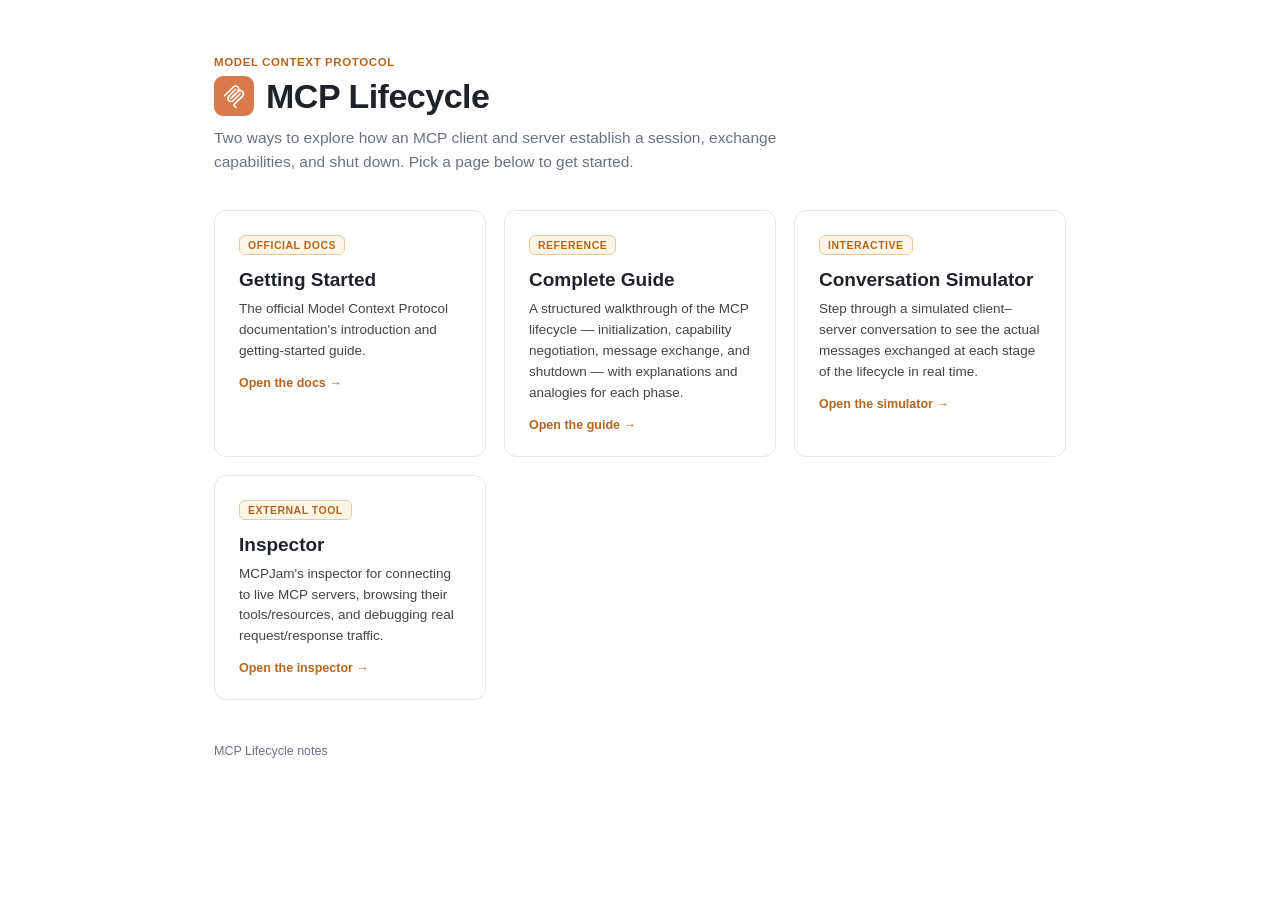
==== index.html @ dad7db0b "Initial commit: MCP Lifecycle static web app Home, guide, and interactive simulator pages covering t" ====
<!DOCTYPE html>
<html lang="en">
<head>
<meta charset="UTF-8">
<meta name="viewport" content="width=device-width, initial-scale=1">
<title>MCP Lifecycle — Home</title>
<link rel="icon" type="image/svg+xml" href="src/img/favicon.svg">
<link rel="stylesheet" href="src/css/variables.css">
<link rel="stylesheet" href="src/css/home.css">
</head>
<body>
<div class="wrap">
  <div class="eyebrow">Model Context Protocol</div>
  <div class="title-row">
    <div class="mcp-icon">
      <svg viewBox="0 0 195 195" fill="none" stroke="white" stroke-width="12" stroke-linecap="round">
        <path d="M25 97.8528L92.8822 29.9706C102.255 20.598 117.451 20.598 126.823 29.9706V29.9706C136.196 39.3431 136.196 54.5391 126.823 63.9117L75.5581 115.177"/>
        <path d="M76.2652 114.47L126.823 63.9117C136.196 54.5391 151.392 54.5391 160.765 63.9117L161.118 64.2652C170.491 73.6378 170.491 88.8338 161.118 98.2063L99.7248 159.6C96.6006 162.724 96.6006 167.789 99.7248 170.913L112.331 183.52"/>
        <path d="M109.853 46.9411L59.6482 97.1457C50.2756 106.518 50.2756 121.714 59.6482 131.087V131.087C69.0208 140.459 84.2167 140.459 93.5893 131.087L143.794 80.8822"/>
      </svg>
    </div>
    <h1 class="page-title">MCP Lifecycle</h1>
  </div>
  <p class="page-sub">Two ways to explore how an MCP client and server establish a session, exchange capabilities, and shut down. Pick a page below to get started.</p>

  <div class="cards">
    <a class="card" href="https://modelcontextprotocol.io/docs/2026-07-28/getting-started/intro" target="_blank" rel="noopener noreferrer">
      <span class="k">Official Docs</span>
      <h2>Getting Started</h2>
      <p>The official Model Context Protocol documentation's introduction and getting-started guide.</p>
      <span class="go">Open the docs</span>
    </a>

    <a class="card" href="src/pages/guide.html" target="_blank" rel="noopener noreferrer">
      <span class="k">Reference</span>
      <h2>Complete Guide</h2>
      <p>A structured walkthrough of the MCP lifecycle — initialization, capability negotiation, message exchange, and shutdown — with explanations and analogies for each phase.</p>
      <span class="go">Open the guide</span>
    </a>

    <a class="card" href="src/pages/simulator.html" target="_blank" rel="noopener noreferrer">
      <span class="k">Interactive</span>
      <h2>Conversation Simulator</h2>
      <p>Step through a simulated client–server conversation to see the actual messages exchanged at each stage of the lifecycle in real time.</p>
      <span class="go">Open the simulator</span>
    </a>

    <a class="card" href="https://www.mcpjam.com/" target="_blank" rel="noopener noreferrer">
      <span class="k">External Tool</span>
      <h2>Inspector</h2>
      <p>MCPJam's inspector for connecting to live MCP servers, browsing their tools/resources, and debugging real request/response traffic.</p>
      <span class="go">Open the inspector</span>
    </a>
  </div>

  <footer>MCP Lifecycle notes</footer>
</div>
</body>
</html>
---- src/css/variables.css ----
/* Shared design tokens and base reset used across every page. */
:root {
  --accent: #d97a4d;
  --accent-dark: #b5651d;
  --cream: #fdf6e8;
  --cream-bd: #e8c9a0;
  --blue-bg: #eaf2fb;
  --blue-bd: #b9d4f0;
  --blue: #2f6db5;
  --teal: #0f6b64;
  --teal-bg: #e8f5f3;
  --teal-bd: #a9d8d1;
  --amber: #b5651d;
  --amber-bg: #fdf3e7;
  --amber-bd: #e8c9a0;
  --lav: #5b4b8a;
  --lav-bg: #f1eefa;
  --lav-bd: #cfc3e8;
  --sidebar: #1a1a1d;
  --sidebar-sub: #8b8b93;
  --sidebar-hover: #26262a;
  --ink: #1f2328;
  --sub: #6b7280;
  --line: #e6e6e3;
  --bg: #fff;
}

* { box-sizing: border-box; }

body {
  margin: 0;
  font-family: -apple-system, BlinkMacSystemFont, 'Segoe UI', sans-serif;
  color: var(--ink);
  background: var(--bg);
}

.mono { font-family: 'SF Mono', Consolas, Menlo, monospace; }
---- src/css/home.css ----
.wrap { max-width: 900px; margin: 0 auto; padding: 56px 24px 64px; }

.eyebrow { font-size: 11.5px; font-weight: 700; text-transform: uppercase; letter-spacing: 0.6px; color: var(--accent-dark); }
.title-row { display: flex; align-items: center; gap: 12px; margin: 8px 0 10px; }
.mcp-icon {
  width: 40px; height: 40px; border-radius: 9px; background: var(--accent); flex-shrink: 0;
  display: flex; align-items: center; justify-content: center;
}
.mcp-icon svg { width: 26px; height: 26px; }
h1.page-title { font-size: 34px; margin: 0; letter-spacing: -0.5px; }
.page-sub { font-size: 15.5px; color: var(--sub); margin: 0 0 36px; max-width: 640px; line-height: 1.55; }

.cards { display: grid; grid-template-columns: repeat(3, 1fr); gap: 18px; }
@media (max-width: 900px) { .cards { grid-template-columns: repeat(2, 1fr); } }
@media (max-width: 600px) { .cards { grid-template-columns: 1fr; } }

a.card {
  display: block; border: 1.5px solid var(--line); border-radius: 12px; padding: 24px;
  background: #fff; text-decoration: none; color: inherit; transition: border-color .15s, box-shadow .15s, transform .15s;
}
a.card:hover {
  border-color: var(--accent); box-shadow: 0 6px 18px rgba(217,122,77,0.12); transform: translateY(-2px);
}
a.card .k {
  font-size: 10.5px; font-weight: 700; text-transform: uppercase; letter-spacing: 0.5px;
  color: var(--accent-dark); margin-bottom: 10px; display: inline-block;
  background: var(--cream); border: 1px solid var(--cream-bd); padding: 3px 8px; border-radius: 6px;
}
a.card h2 { font-size: 19px; margin: 4px 0 8px; }
a.card p { font-size: 13.5px; color: #444; line-height: 1.55; margin: 0; }
a.card .go { font-size: 12.5px; font-weight: 600; color: var(--accent-dark); margin-top: 14px; display: block; }
a.card .go::after { content: " \2192"; }

footer { margin-top: 44px; font-size: 12.5px; color: var(--sub); }
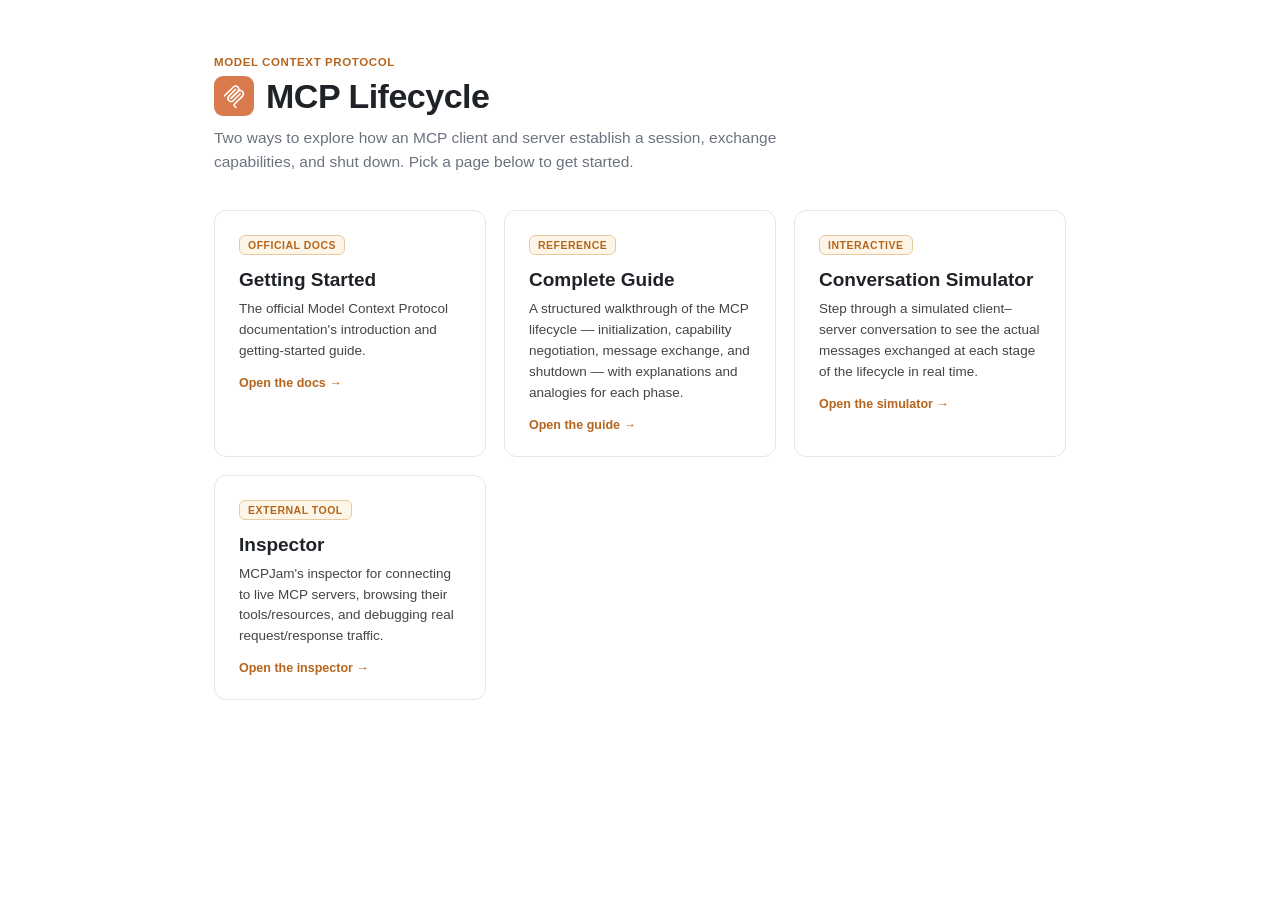
==== commit ebfcbabb: "Remove footer from index.html Removed the footer section from the HTML file." ====
--- a/index.html
+++ b/index.html
@@ -52,8 +52,6 @@
       <span class="go">Open the inspector</span>
     </a>
   </div>
-
-  <footer>MCP Lifecycle notes</footer>
 </div>
 </body>
 </html>
